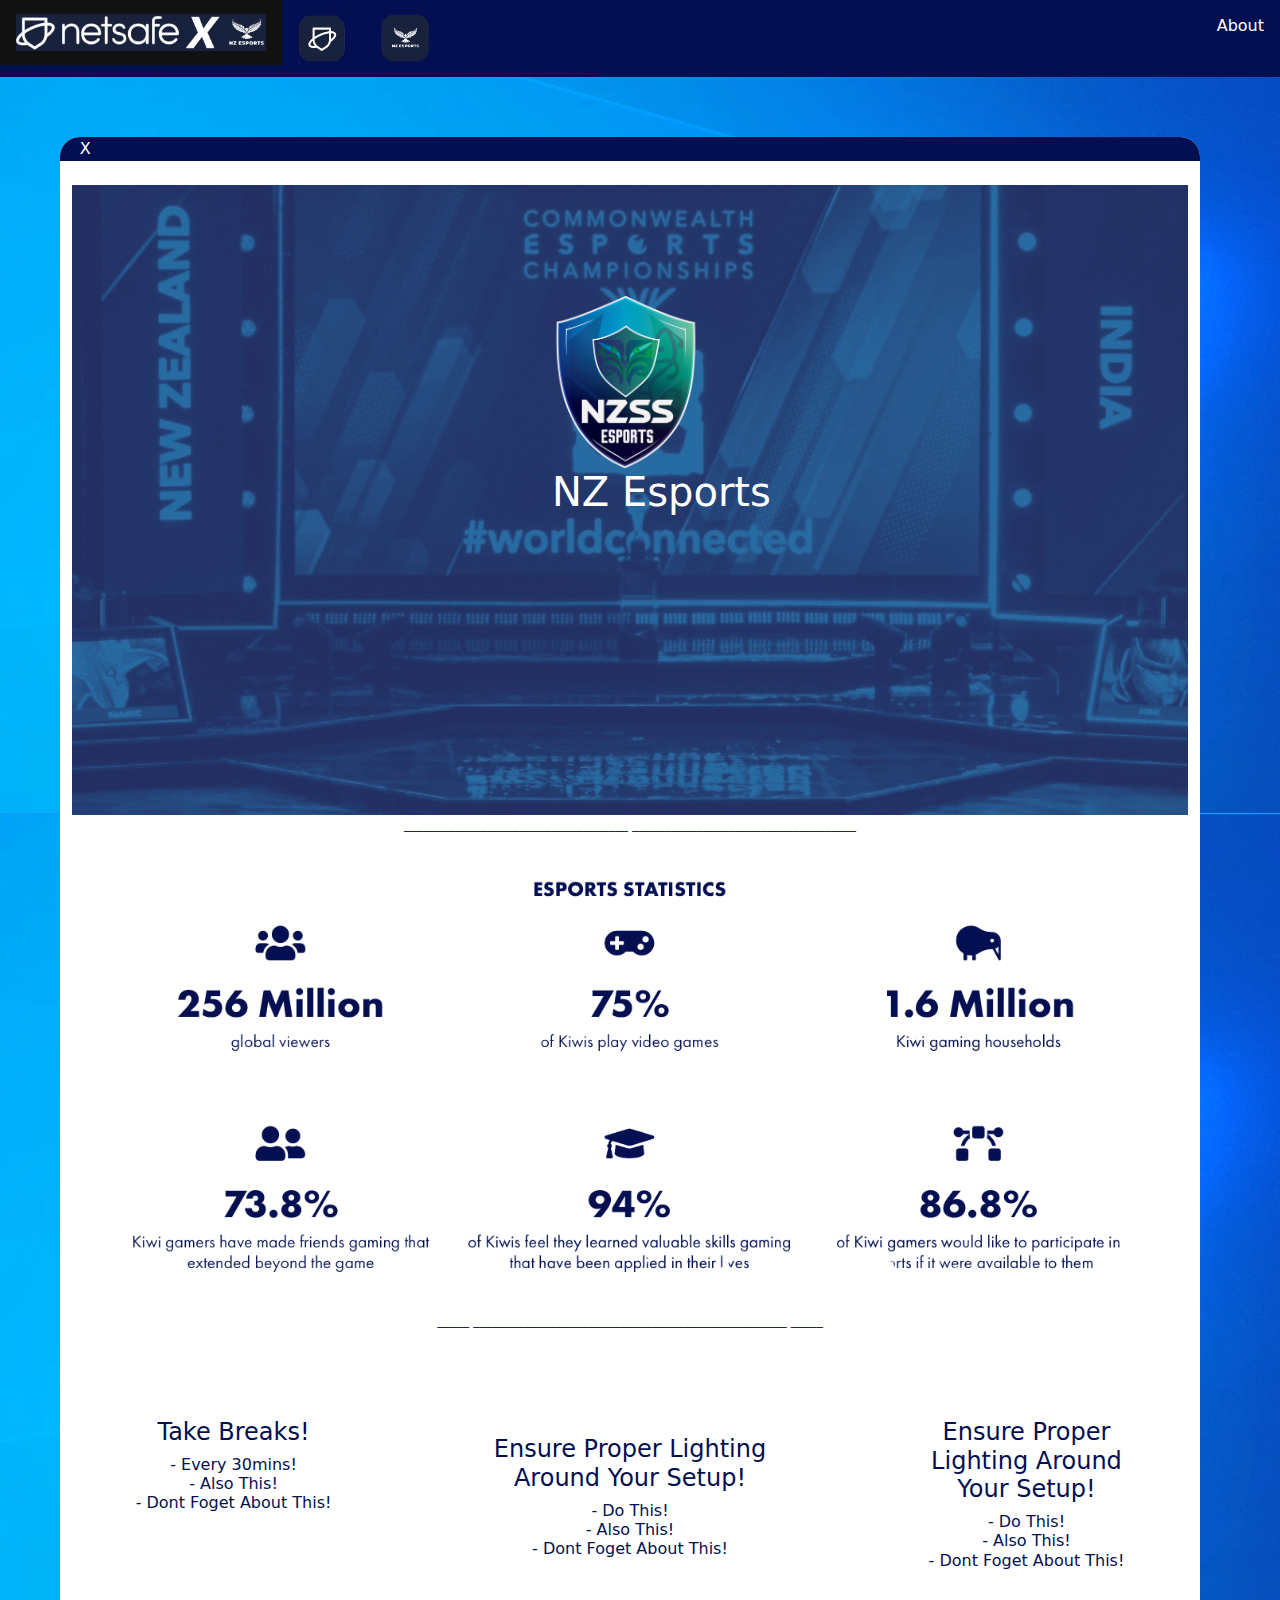
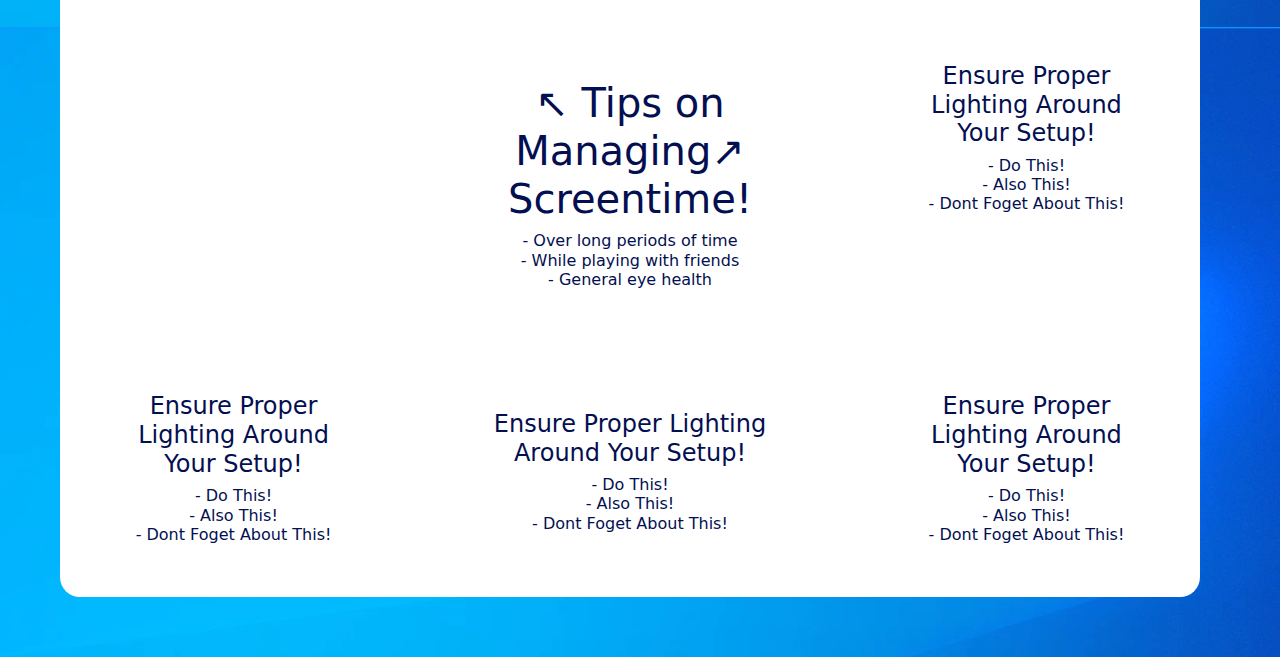
==== esport.html @ 79364ba5 "Testing Github repository" ====
<!DOCTYPE html>

<html lang="eu">
    <head>
        <meta charset="utf-8">
        <meta http-equiv="X-UA-Compatible" content="IE=edge">
        <title>Esports</title>
        <meta name="description" content="">
        <meta name="viewport" content="width=device-width, initial-scale=1">
        <link rel="stylesheet" href="bootstrap.css">
        <link rel="stylesheet" href="https://cdn.jsdelivr.net/npm/bootstrap@5.3.2/dist/css/bootstrap.min.css" integrity="sha384-T3c6CoIi6uLrA9TneNEoa7RxnatzjcDSCmG1MXxSR1GAsXEV/Dwwykc2MPK8M2HN" crossorigin="anonymous">
        <script src="https://cdn.jsdelivr.net/npm/bootstrap@5.3.2/dist/js/bootstrap.min.js" integrity="sha384-BBtl+eGJRgqQAUMxJ7pMwbEyER4l1g+O15P+16Ep7Q9Q+zqX6gSbd85u4mG4QzX+" crossorigin="anonymous"></script>
        <script src="https://code.jquery.com/jquery-3.7.1.js" integrity="sha256-eKhayi8LEQwp4NKxN+CfCh+3qOVUtJn3QNZ0TciWLP4=" crossorigin="anonymous"></script>
        <script src="https://cdn.jsdelivr.net/npm/bootstrap@5.3.2/dist/js/bootstrap.bundle.min.js" integrity="sha384-C6RzsynM9kWDrMNeT87bh95OGNyZPhcTNXj1NW7RuBCsyN/o0jlpcV8Qyq46cDfL" crossorigin="anonymous"></script>
        <link rel="preconnect" href="https://fonts.googleapis.com">
        <link rel="preconnect" href="https://fonts.gstatic.com" crossorigin>
        <link href="https://fonts.googleapis.com/css2?family=Chakra+Petch:ital,wght@0,300;0,400;0,500;0,600;0,700;1,300;1,400;1,500;1,600;1,700&family=Jersey+10&display=swap" rel="stylesheet">
        <link rel="preconnect" href="https://fonts.googleapis.com">
        <link rel="preconnect" href="https://fonts.gstatic.com" crossorigin>
        <link href="https://fonts.googleapis.com/css2?family=Jersey+25&display=swap" rel="stylesheet">

        
    </head>

    <body id="body">


    <ul>
      <li><a href="index.html"><img src="team.png" alt="" id="teamicon"></a></li>
      <li><a href="netsafe.html"><img src="netsafeicon.png" alt="" id="neticon"></a></li>
      <li><a href="esport.html"><img src="esportsicon.png" alt="" id="sporticon"></a></li>
      <li style="float:right"><a class="active" href="#about">About</a></li>
    </ul>
     
       
       <div class="container" id="left">
        <div id="icon">X</div> <br>
        <div class="parralax">
          <div class="container" id="logo">
            <img src="BigLogo.png" alt="" width="150">
            <br>
            <h1 id="esports4">NZ Esports</h1>
        </div>
      </div>
      <div class="container" id="statistics">___________________________________ ___________________________________<br><br><img src="stats1.png" width="100" alt="" id="stats"> <br>_____ _________________________________________________ _____<br><br><br></div>

        <div class="grid-container">
          <div class="grid-item" id="item1"><h4 id="h2">Take Breaks!</h4><h6 id="h5">- Every 30mins!<br>- Also This!<br>- Dont Foget About This!<br></h6>
  
          </div>
          <div class="grid-item"><h4>Ensure Proper Lighting Around Your Setup!</h4><h6>- Do This!<br>- Also This!<br>- Dont Foget About This!<br></h6></div>
          <div class="grid-item"><h4>Ensure Proper Lighting Around Your Setup! </h4><h6>- Do This!<br>- Also This!<br>- Dont Foget About This!<br></h6></div>
          <div class="grid-item"></div>
          <div class="grid-item"><h1>&#x2196; Tips on Managing&#x2197; Screentime!</h1><h6>- Over long periods of time <br> - While playing with friends <br> - General eye health</h6> </div>
          <div class="grid-item"><h4>Ensure Proper Lighting Around Your Setup!</h4><h6>- Do This!<br>- Also This!<br>- Dont Foget About This!<br></h6></div>
          <div class="grid-item"><h4>Ensure Proper Lighting Around Your Setup!</h4><h6>- Do This!<br>- Also This!<br>- Dont Foget About This!<br></h6></div>
          <div class="grid-item"><h4>Ensure Proper Lighting Around Your Setup!</h4><h6>- Do This!<br>- Also This!<br>- Dont Foget About This!<br></h6></div>
          <div class="grid-item"><h4>Ensure Proper Lighting Around Your Setup!</h4><h6>- Do This!<br>- Also This!<br>- Dont Foget About This!<br></h6></div>
        
        </div>
      </div>
    

       

    </body>
</html>
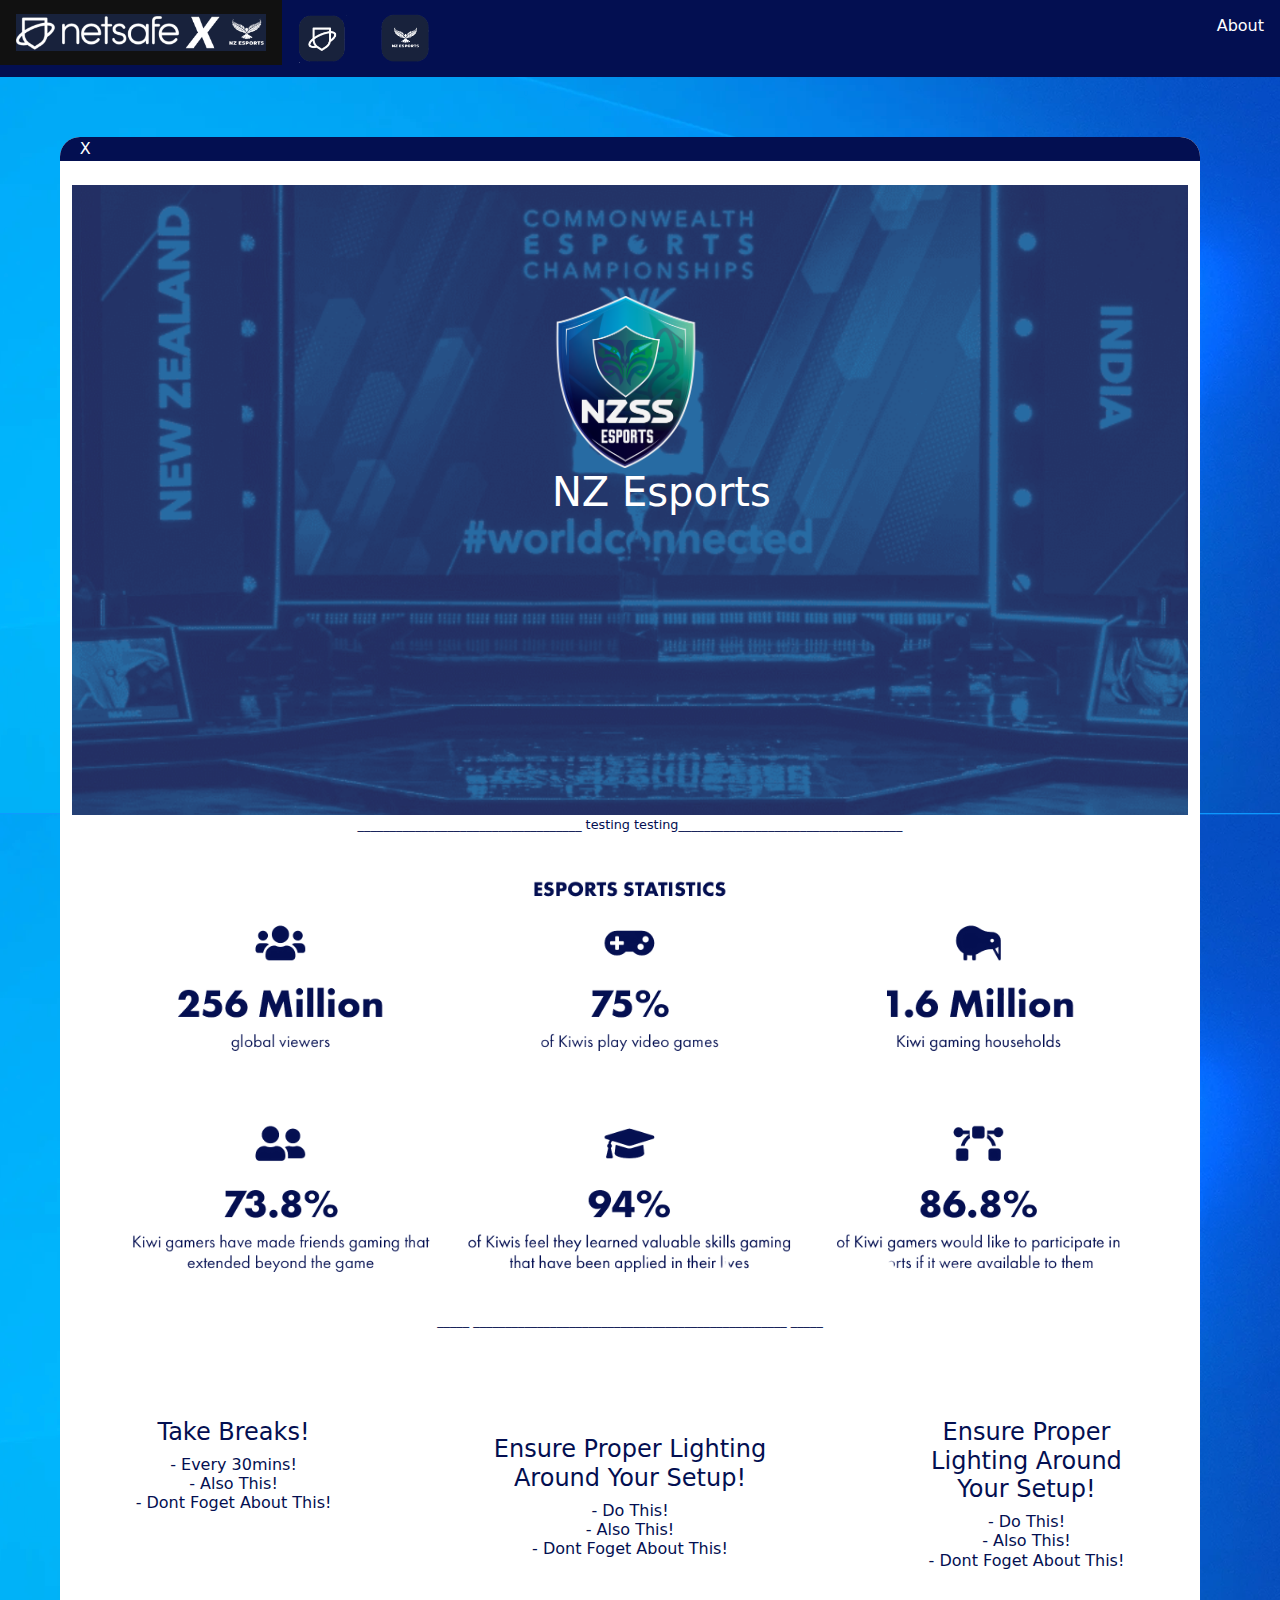
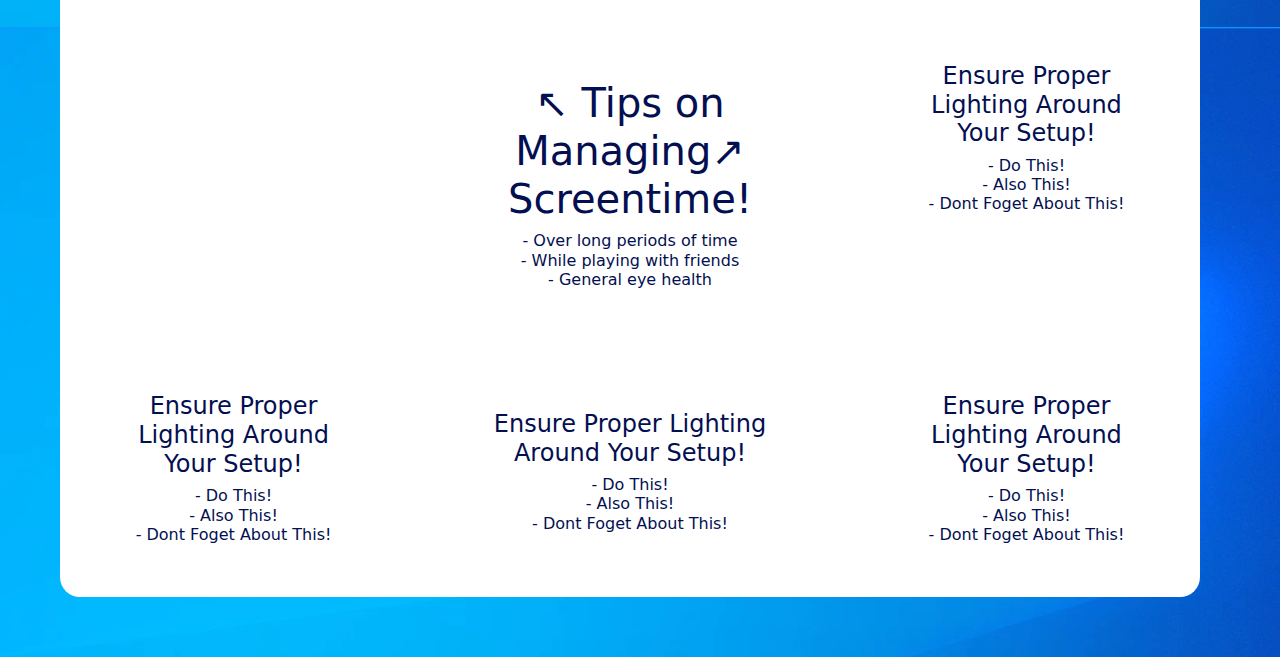
==== commit 43406e44: "Update esport.html" ====
--- a/esport.html
+++ b/esport.html
@@ -42,7 +42,7 @@
             <h1 id="esports4">NZ Esports</h1>
         </div>
       </div>
-      <div class="container" id="statistics">___________________________________ ___________________________________<br><br><img src="stats1.png" width="100" alt="" id="stats"> <br>_____ _________________________________________________ _____<br><br><br></div>
+      <div class="container" id="statistics">___________________________________ testing testing___________________________________<br><br><img src="stats1.png" width="100" alt="" id="stats"> <br>_____ _________________________________________________ _____<br><br><br></div>
 
         <div class="grid-container">
           <div class="grid-item" id="item1"><h4 id="h2">Take Breaks!</h4><h6 id="h5">- Every 30mins!<br>- Also This!<br>- Dont Foget About This!<br></h6>
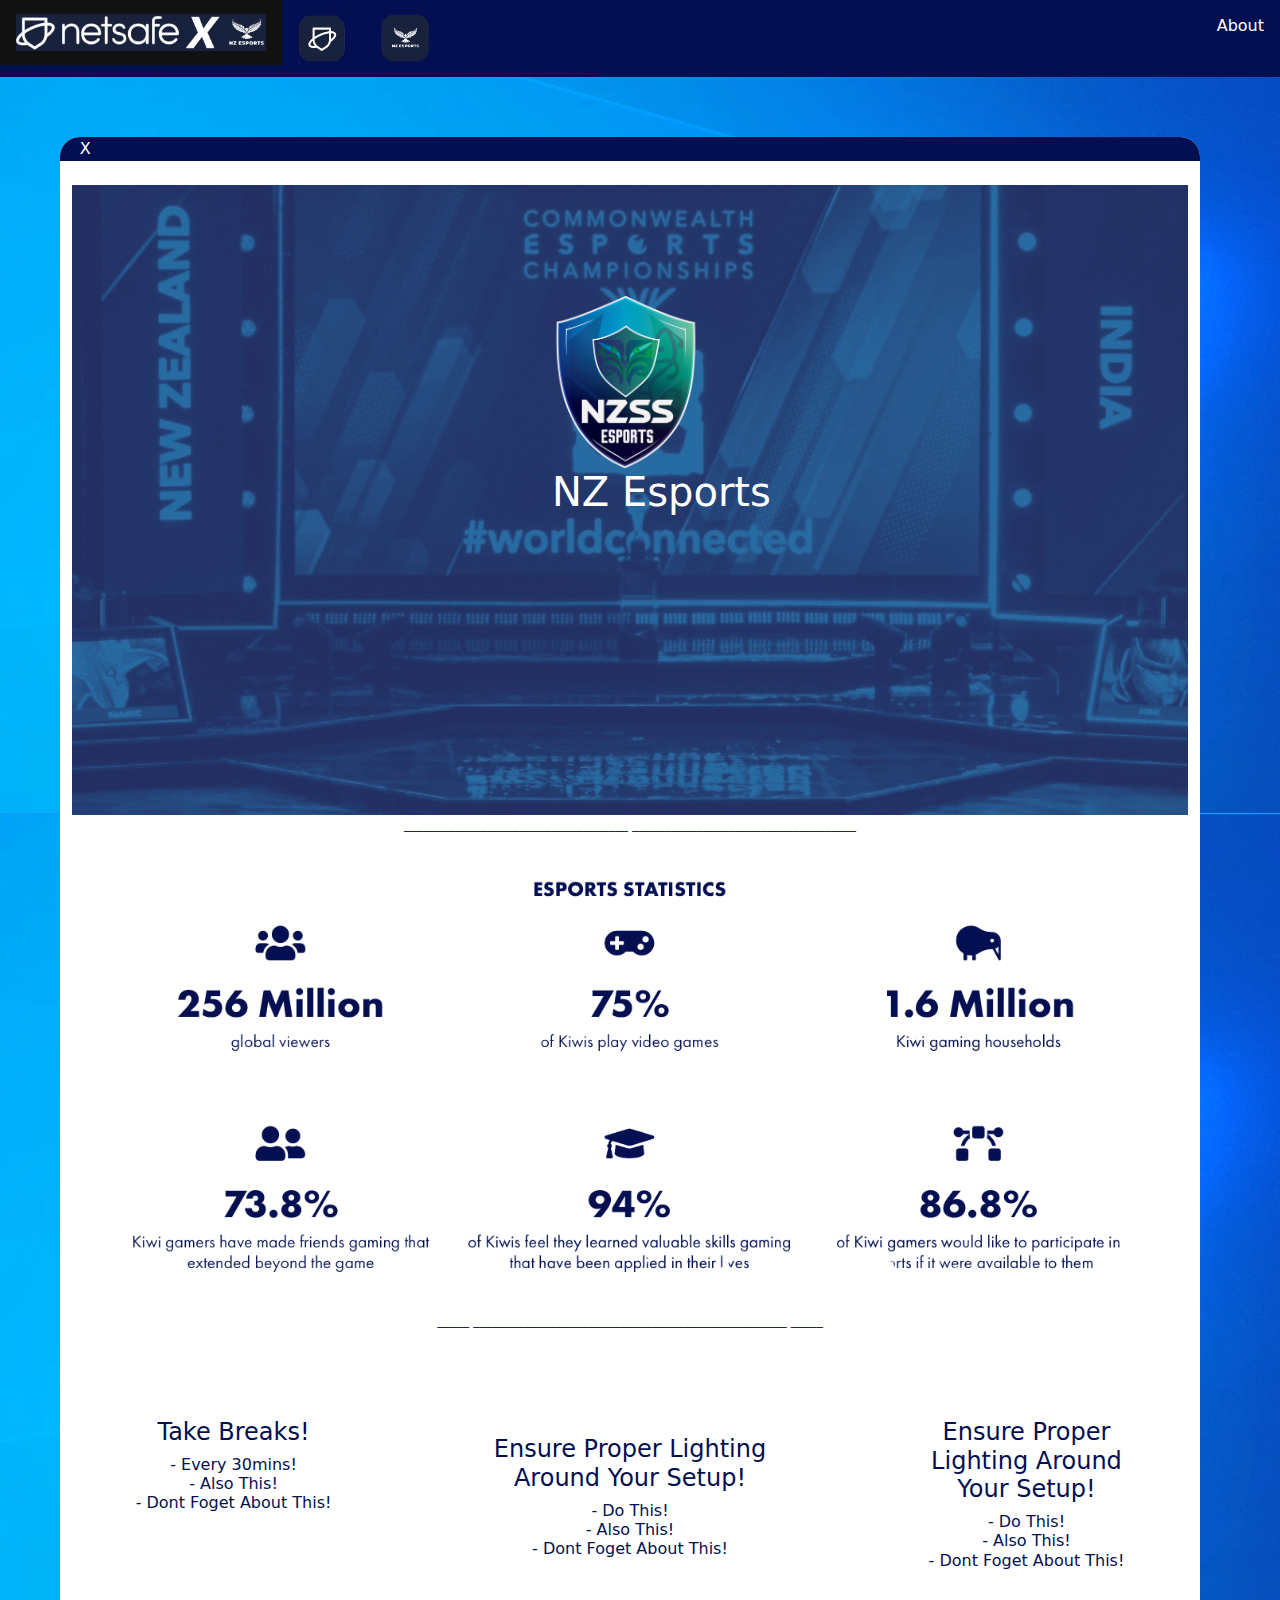
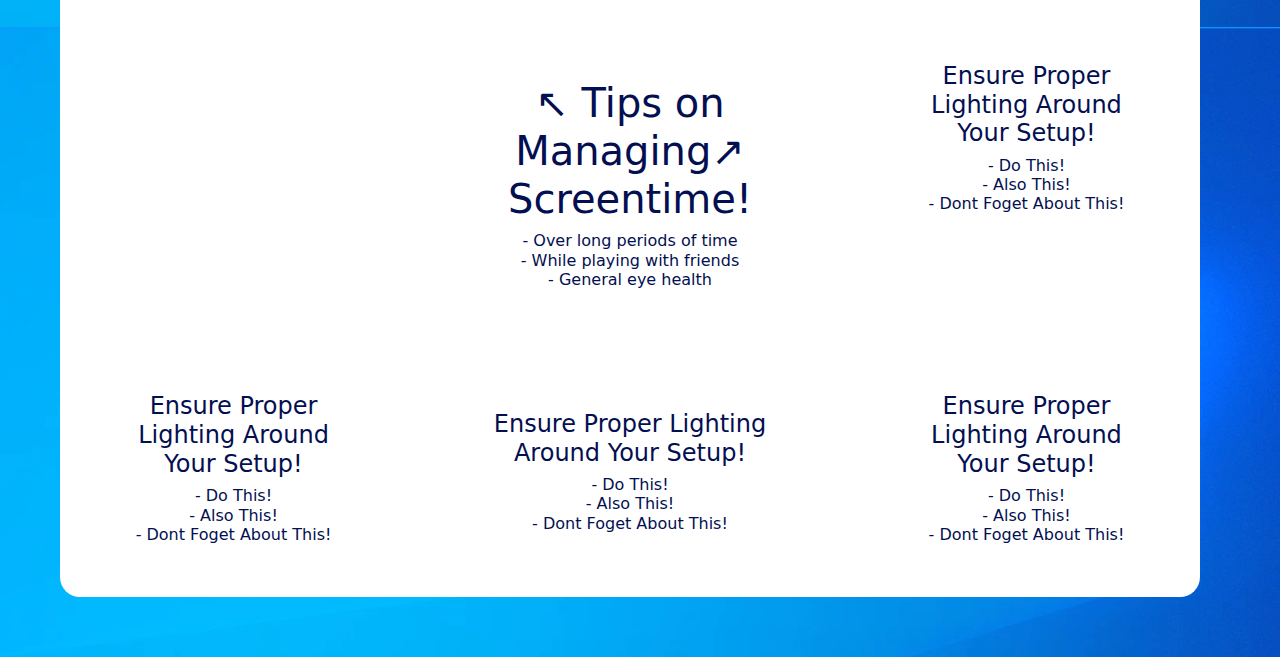
==== commit 632e1ee6: "Update esport.html" ====
--- a/esport.html
+++ b/esport.html
@@ -42,7 +42,7 @@
             <h1 id="esports4">NZ Esports</h1>
         </div>
       </div>
-      <div class="container" id="statistics">___________________________________ testing testing___________________________________<br><br><img src="stats1.png" width="100" alt="" id="stats"> <br>_____ _________________________________________________ _____<br><br><br></div>
+      <div class="container" id="statistics">___________________________________ ___________________________________<br><br><img src="stats1.png" width="100" alt="" id="stats"> <br>_____ _________________________________________________ _____<br><br><br></div>
 
         <div class="grid-container">
           <div class="grid-item" id="item1"><h4 id="h2">Take Breaks!</h4><h6 id="h5">- Every 30mins!<br>- Also This!<br>- Dont Foget About This!<br></h6>
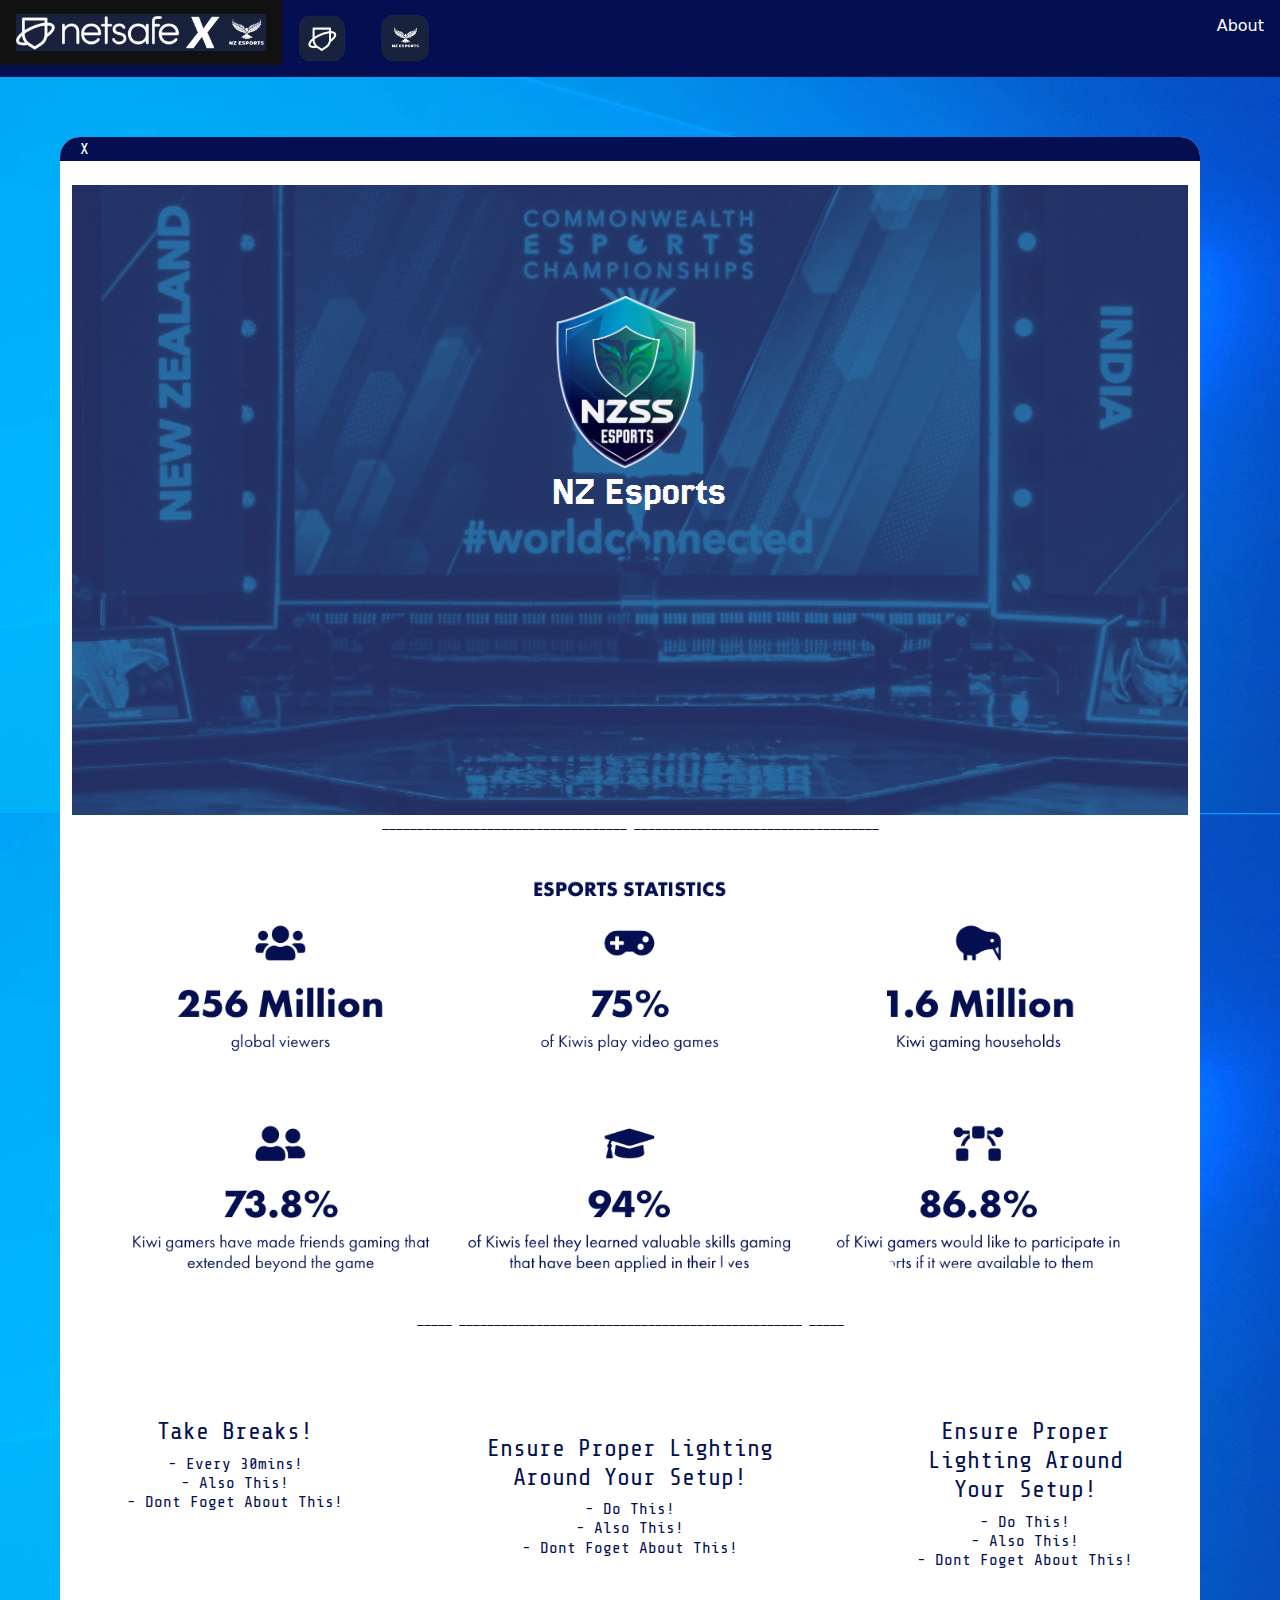
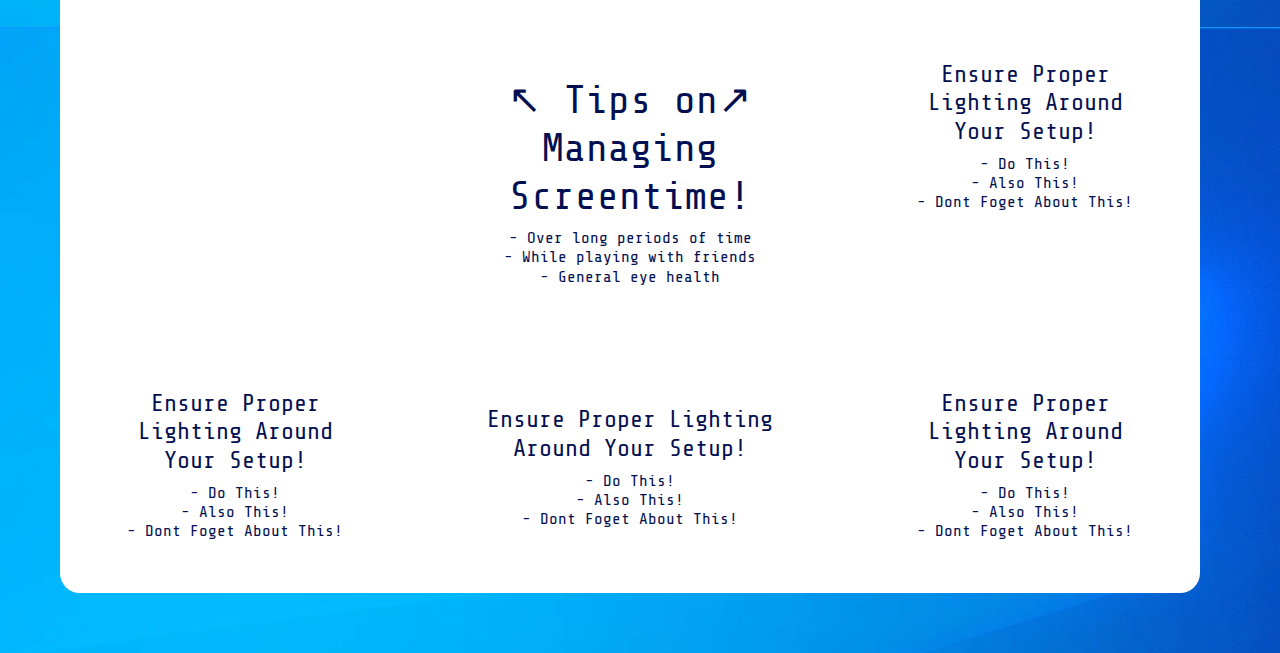
==== commit 4a4f0544: "iteration 3 progression" ====
--- a/esport.html
+++ b/esport.html
@@ -18,6 +18,9 @@
         <link rel="preconnect" href="https://fonts.googleapis.com">
         <link rel="preconnect" href="https://fonts.gstatic.com" crossorigin>
         <link href="https://fonts.googleapis.com/css2?family=Jersey+25&display=swap" rel="stylesheet">
+        <link rel="preconnect" href="https://fonts.googleapis.com">
+        <link rel="preconnect" href="https://fonts.gstatic.com" crossorigin>
+        <link href="https://fonts.googleapis.com/css2?family=Jersey+25&family=Share+Tech+Mono&display=swap" rel="stylesheet">
 
         
     </head>
@@ -51,7 +54,7 @@
           <div class="grid-item"><h4>Ensure Proper Lighting Around Your Setup!</h4><h6>- Do This!<br>- Also This!<br>- Dont Foget About This!<br></h6></div>
           <div class="grid-item"><h4>Ensure Proper Lighting Around Your Setup! </h4><h6>- Do This!<br>- Also This!<br>- Dont Foget About This!<br></h6></div>
           <div class="grid-item"></div>
-          <div class="grid-item"><h1>&#x2196; Tips on Managing&#x2197; Screentime!</h1><h6>- Over long periods of time <br> - While playing with friends <br> - General eye health</h6> </div>
+          <div class="grid-item"><h1>&#x2196; Tips on&#x2197; Managing Screentime!</h1><h6>- Over long periods of time <br> - While playing with friends <br> - General eye health</h6> </div>
           <div class="grid-item"><h4>Ensure Proper Lighting Around Your Setup!</h4><h6>- Do This!<br>- Also This!<br>- Dont Foget About This!<br></h6></div>
           <div class="grid-item"><h4>Ensure Proper Lighting Around Your Setup!</h4><h6>- Do This!<br>- Also This!<br>- Dont Foget About This!<br></h6></div>
           <div class="grid-item"><h4>Ensure Proper Lighting Around Your Setup!</h4><h6>- Do This!<br>- Also This!<br>- Dont Foget About This!<br></h6></div>
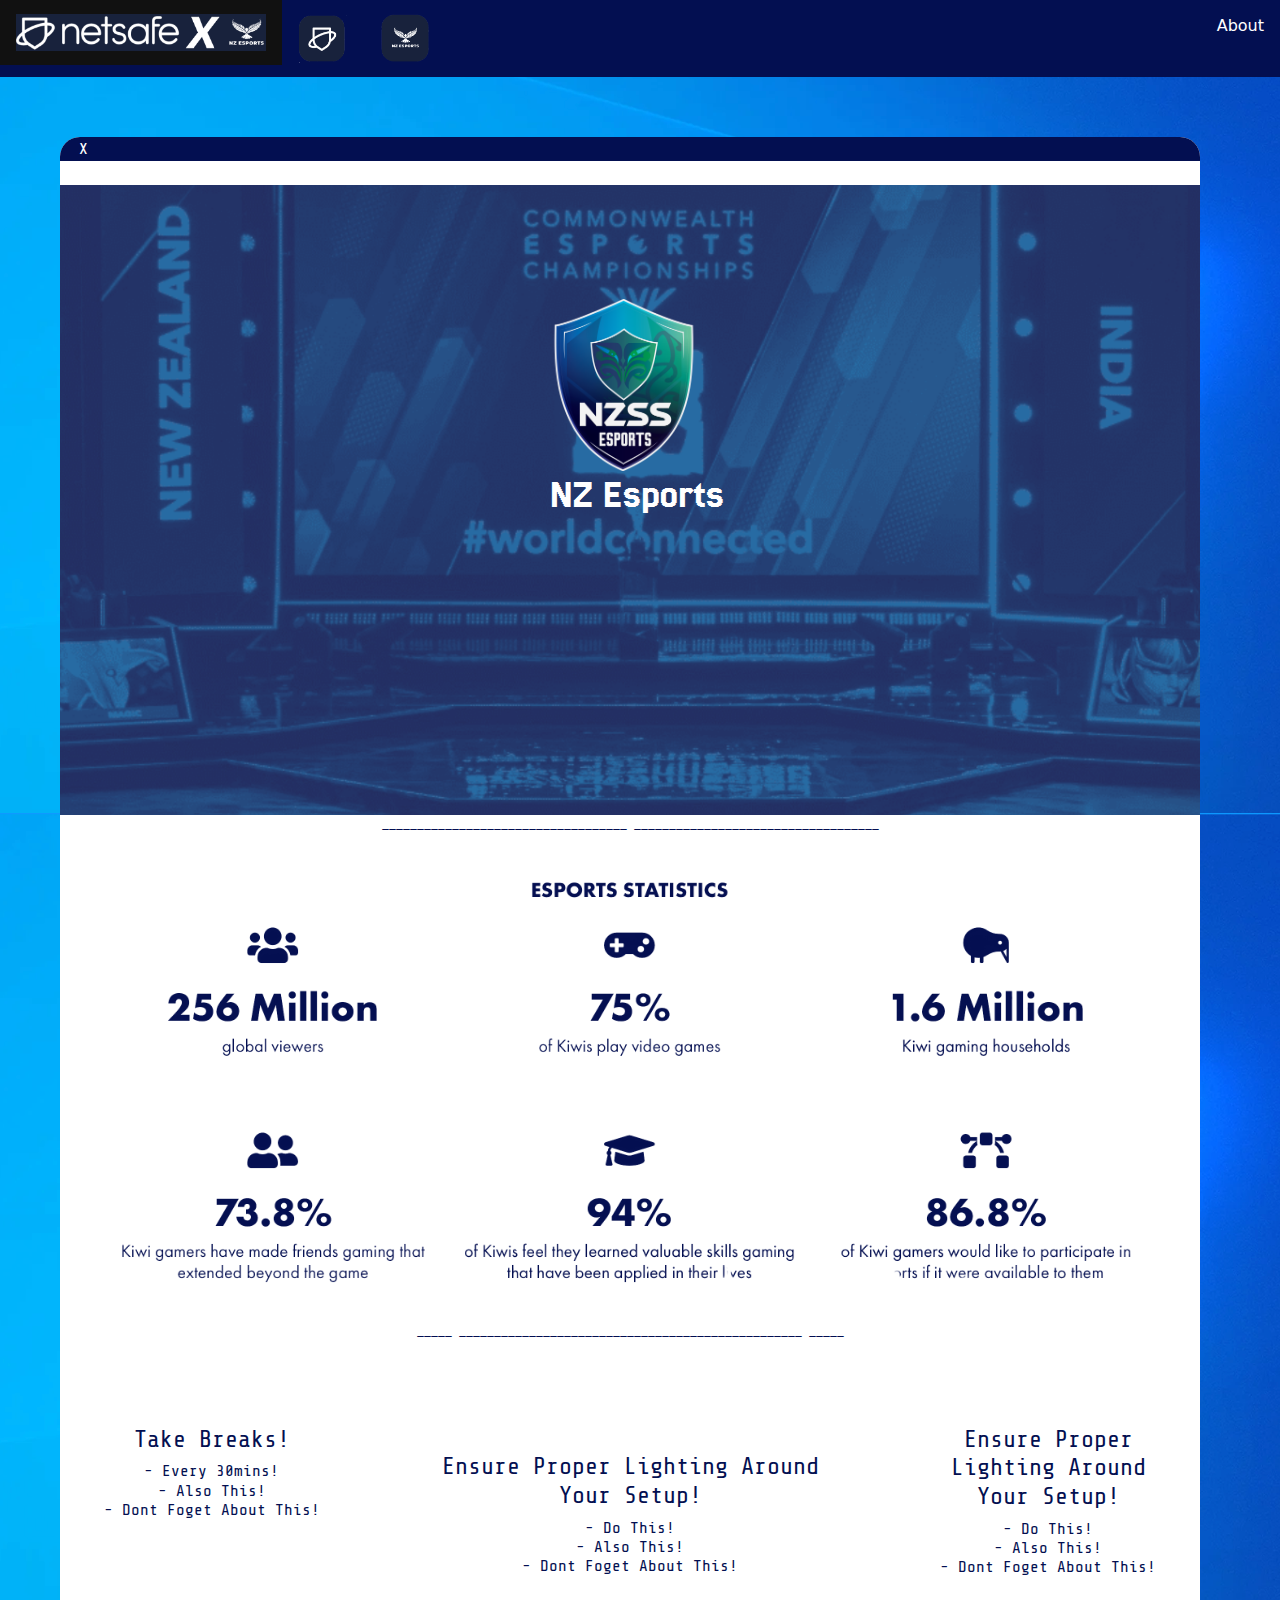
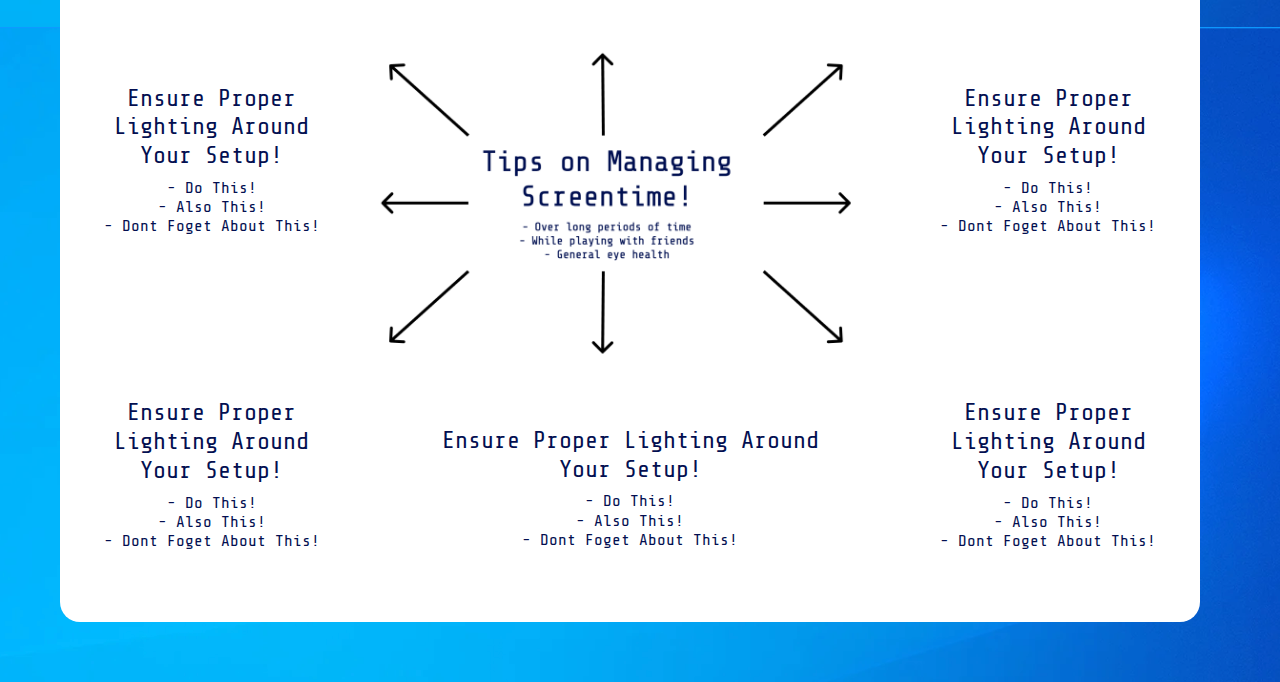
==== commit efae886e: "iteration 3 complete" ====
--- a/esport.html
+++ b/esport.html
@@ -47,14 +47,14 @@
       </div>
       <div class="container" id="statistics">___________________________________ ___________________________________<br><br><img src="stats1.png" width="100" alt="" id="stats"> <br>_____ _________________________________________________ _____<br><br><br></div>
 
+      
         <div class="grid-container">
           <div class="grid-item" id="item1"><h4 id="h2">Take Breaks!</h4><h6 id="h5">- Every 30mins!<br>- Also This!<br>- Dont Foget About This!<br></h6>
-  
           </div>
           <div class="grid-item"><h4>Ensure Proper Lighting Around Your Setup!</h4><h6>- Do This!<br>- Also This!<br>- Dont Foget About This!<br></h6></div>
           <div class="grid-item"><h4>Ensure Proper Lighting Around Your Setup! </h4><h6>- Do This!<br>- Also This!<br>- Dont Foget About This!<br></h6></div>
-          <div class="grid-item"></div>
-          <div class="grid-item"><h1>&#x2196; Tips on&#x2197; Managing Screentime!</h1><h6>- Over long periods of time <br> - While playing with friends <br> - General eye health</h6> </div>
+          <div class="grid-item"><h4>Ensure Proper Lighting Around Your Setup!</h4><h6>- Do This!<br>- Also This!<br>- Dont Foget About This!<br></h6></div>
+          <div class="grid-item" id="advice"><img src="tips.png" alt="" id="tips"></div>
           <div class="grid-item"><h4>Ensure Proper Lighting Around Your Setup!</h4><h6>- Do This!<br>- Also This!<br>- Dont Foget About This!<br></h6></div>
           <div class="grid-item"><h4>Ensure Proper Lighting Around Your Setup!</h4><h6>- Do This!<br>- Also This!<br>- Dont Foget About This!<br></h6></div>
           <div class="grid-item"><h4>Ensure Proper Lighting Around Your Setup!</h4><h6>- Do This!<br>- Also This!<br>- Dont Foget About This!<br></h6></div>
